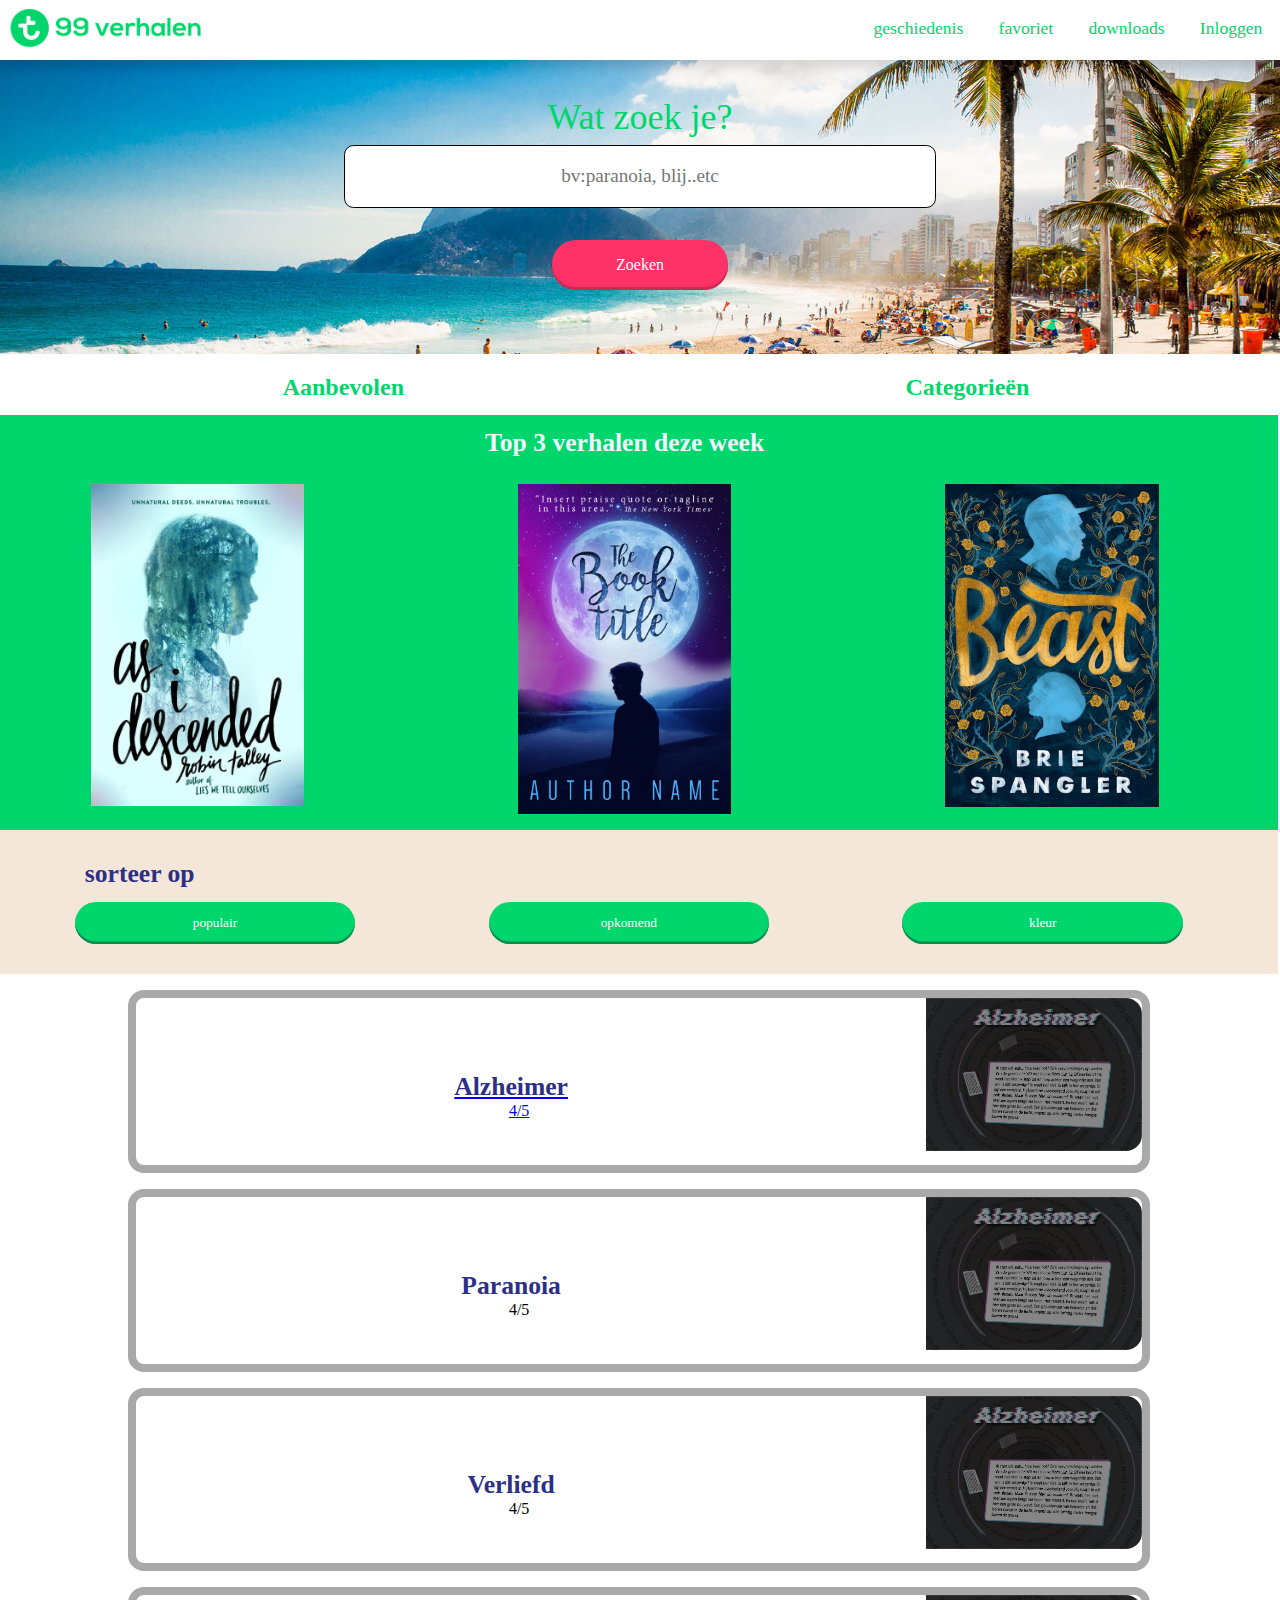
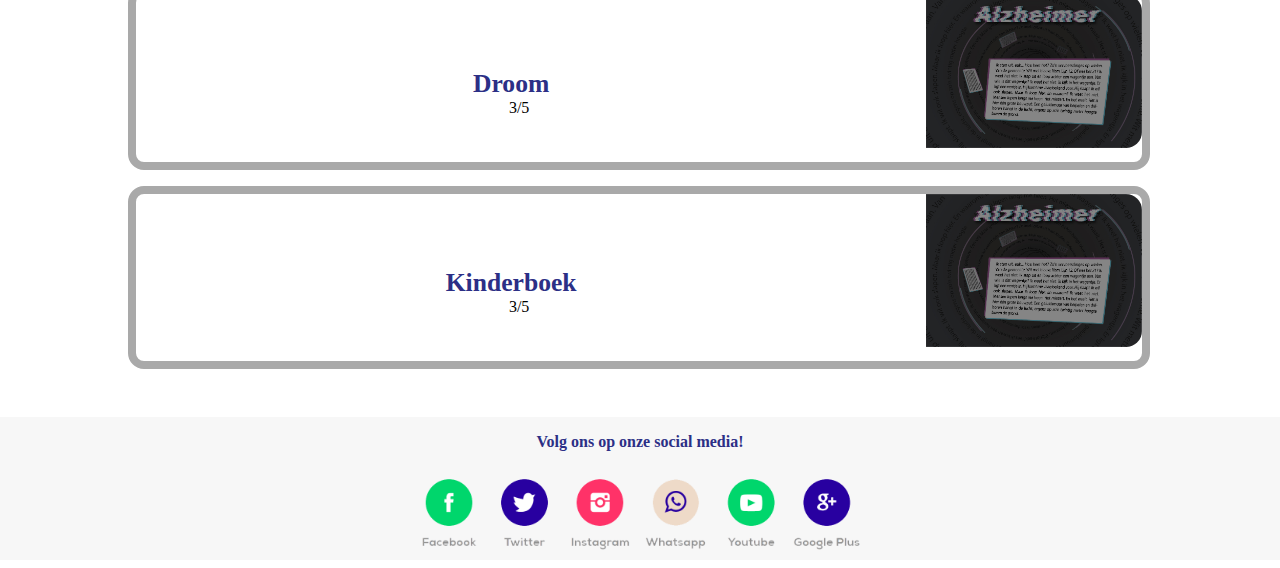
==== index.html @ d93cade6 "Add files via upload" ====
<!DOCTYPE html>
<html lang="en">

<head>
    <meta charset="UTF-8">
    <title>Aanbevolen</title>
    <link rel="stylesheet" href="Css/styles.css" type="text/css">
</head>

<body>
    <header>
        <a href="../index.html"><img src="../Images/transavia-logo.png" alt=""></a>
        <div>
        <h1>geschiedenis</h1>
        <h1>favoriet</h1>
        <h1>downloads</h1>
        <a href="Html/inloggen.html"><h1>Inloggen</h1></a>
        </div>
    </header>
    <nav>
        <form action="../Html/zoek%20blij.html">
            <p>
                <label for="question">Wat zoek je?</label>
                <input type="text" id="question" name="search" placeholder="bv:paranoia, blij..etc">
                <button>Zoeken</button>
            </p>
        </form>
        <ul>
            <li>
                <h2><a href="index.html">Aanbevolen</a></h2>
            </li>
            <li>
                <h2><a href="/Html/categorie%C3%ABn.html">Categorieën</a></h2>
            </li>
        </ul>
    </nav>

    <main id="stories">
        <section class="top">
            <h3 class="title"> Top 3 verhalen deze week</h3>
            <img class="img1" src="Images/As-I-Descended-design-michelle-taormina.jpg" alt="">
            <img class="img2" src="Images/moonboy.png" alt="">
            <img class="img3" src="Images/beast-design-leo-nickolls.jpg" alt="">
        </section>
        <nav>
            <h3>sorteer op</h3>
            <button>populair</button>
            <button>opkomend</button>
            <button>kleur</button>
        </nav>
        <div class="arrow down"></div>
        <a href="Html/alzheimer%20pagina.html">
            <article>
                <h3>Alzheimer</h3>
                <p>4/5</p>
                <img src="Images/Alzheimer%20shadow.jpg" alt="">
            </article>
        </a>
        <article>
            <h3>Paranoia</h3>
            <p>4/5</p>
            <img src="Images/Alzheimer%20shadow.jpg" alt="">
        </article>
        <article>
            <h3>Verliefd</h3>
            <p>4/5</p>
            <img src="Images/Alzheimer%20shadow.jpg" alt="">
        </article>
        <article>
            <h3>Droom</h3>
            <p>3/5</p>
            <img src="Images/Alzheimer%20shadow.jpg" alt="">
        </article>
        <article>
            <h3>Kinderboek</h3>
            <p>3/5</p>
            <img src="Images/Alzheimer%20shadow.jpg" alt="">
        </article>
    </main>
    <footer>
        <h4>Volg ons op onze social media!</h4>
        <img src="Images/iconen%2011.png" alt="">
    </footer>
</body>

</html>
---- Css/styles.css ----
/*header*/
header {
    background-color: #fff;
    margin: -0.5em -0.5em -0.5em -1em;
    box-shadow: 0 0.5125em 0.725em 0 rgba(0,0,0,.15);
    position: relative;
    display: flex;
    justify-content: space-between;
}

header img:first-of-type {
    max-height: 2.5em;
    margin: 0.5em 0.5em 0.5em 1em;
}

header a {
    text-decoration: none;
}
header h1 {
    font-family: nexa light;
    font-size: 1.1em;
    font-weight: 100;
    color: #00D66C;
    margin: 1em;
}

header div {
    display: flex;
}

/*zoek form*/
nav form {
    background-image:url(/Images/00_0L_GC_spring-break-banner.jpg);
    background-position: cover;
    background-repeat: no-repeat;
    background-size: cover;
    margin: -1em -0.5em -1em;
    content: attr(image/png);
}

nav form p {
    align-items: center;
    display: flex;
    flex-direction: column;
    justify-content: center;
}

nav label[for=question] {
    color: #00d66c;
    font-family: nexa;
    font-size: 2.25em;
    font-weight: 500;
    padding-bottom: 0.2em;
    padding-top: 1em;
}

nav input[type=text] {
    border: 1px solid;
    border-radius: 0.5em;
    margin-top: auto;
    padding: 1em 1em;
}

nav input[placeholder] {
    font-family: nexa light;
    padding: 1em 9em 1em 9em;
    text-align: center;
    font-size: 1.2em;
}

nav form button {
    font-family: nexa;
    padding: 1em 4em 1em 4em;
    border-radius: 1.5em;
    background-color: #ff3268;
    box-shadow: inset 0 -0.1875em 0.0625em #ca2b55;
    border-style: none;
    color: #fff;
    font-family: nexa;
    margin-top: 2em;
    margin-bottom: 4em;
    font-size: 1em;
}

/*Navigatie*/
ul {
    display: flex;
    list-style: none;
    border-bottom-style: solid;
    border-bottom-color: #F8F7F7;
    margin: 0em -0.5em auto -1em;
    justify-content: space-around;
}

li a {
    padding-top: 0.9em;
    font-family: nexa;
    color: #00d66c;
    text-decoration: none;
}

.top {
    display: grid;
    grid-template-columns: 33% 33% 33%;
    margin: -0.5em 0em 1em -1em;
    background-color: #00D66C;
}

.top img {
    max-width: 50%;
    margin-bottom: 1em;
    justify-self: center
}

#stories .top .title {
    padding-top: 0.5em;
    grid-column: 1/4;
    font-family: nexa;
    color: aliceblue;
}

#stories nav {
    background-color: #F4E6D8;
    margin:-1.0em 0em 1em -0.5em;
    display: grid;
    grid-template-columns: 33% 33% 33%;
    padding: 1em

}

#stories nav h3 {
    padding-left: 1em;
    padding-top: 0.5em;
    font-family: nexa;
    margin-left: 2em;
    margin-bottom: auto;
    grid-column: 1/1;
    justify-self: start;
}

#stories nav button {
    padding: 1em 4em 1em 4em;
    border-radius: 4em;
    background-color: #00D66C;
    box-shadow: inset 0 -0.1875em 0.0625em #10874c;
    border-style: none;
    color: #fff;
    margin: 1em 5em;
    font-family: nexa;
}

#stories nav button:nth-of-type(1) {
    grid-column: 1/1;
}

/* index/aanbevolen vormgeving */
#stories h3  {
    color: #2c2f86;
    font-size: 1.6em;
    margin-top: auto;
    text-align: center;
}

#stories article {
    background-color: #fff;
    border: 0.5em solid;
    border-radius: 1em;
    margin: 1em 8em 1em 8em;
    padding-bottom: 2.8em;
    position: relative;
    border-color: darkgray;
}

#stories article h3 {
    margin-bottom: auto;
    margin-left: -10em;
    margin-top: 2.9em;
    text-align: center;
    font-family: nexa;
}

#stories p {
    margin-bottom: auto;
    margin-left: -15em;
    margin-top: auto;
    text-align: center;
    font-family: nexa light;
}

#stories article img {
    border-radius: 0em 1em 1em 0em;
    position: absolute;
    right: 0;
    top: 0;
    max-width: 21.5%;

}

#stories, #categories {
    background-color:#fff;
    margin-left: -0.5em;
    padding-bottom: 2em;
    margin-right: -0.39em
}

/*Footer/social media*/
footer {
    background-color: #f7f7f7;
    margin: -1.3em -0.5em auto; -0.5em;
}

footer h4 {
    color: #2c2f86;
    text-align: center;
    font-family: nexa;
    padding-top: 1em;
}
footer>img {
    max-width: 30em;
    display: block;
    margin: auto;
}

/*Alzheimer pagina*/
#mobiel {
    visibility: hidden;
}

/*Inlog pagina*/

#inloggen {
    display: flex;
    flex-direction: row;
    justify-content:center;

}
#inloggen {
    background-color: #00D66C;
    margin-left: -0.5em;
    margin-right: -0.5em;
}

#inloggen  form:first-child fieldset {
    display: flex;
    position: relative;
    padding: 4em;
    padding-bottom: 10em;
    margin: 5em 0em 0em 0em;
    background-color: white;
    border-right: none;
    border-radius: 0.75em 0em 0em 0.75em;
}

#inloggen form:last-child fieldset {
    background-color: #f5f8fa;
    display: flex;
    position: relative;
    padding: 4em;
    margin: 5em 0em 5em 0em;
    border-left: none;
    border-radius: 0em 0.75em 0.75em 0em;

}

#inloggen legend {
    position: absolute;
    margin: -1.5em 0em 0em -1em;
    font-family: nexa;
    color: #2800a0;
    font-size: 1.5em;
    font-weight: 500;
}

#inloggen label {
    padding-top: 2em;
    margin:
}

#inloggen input[type=text] {

}
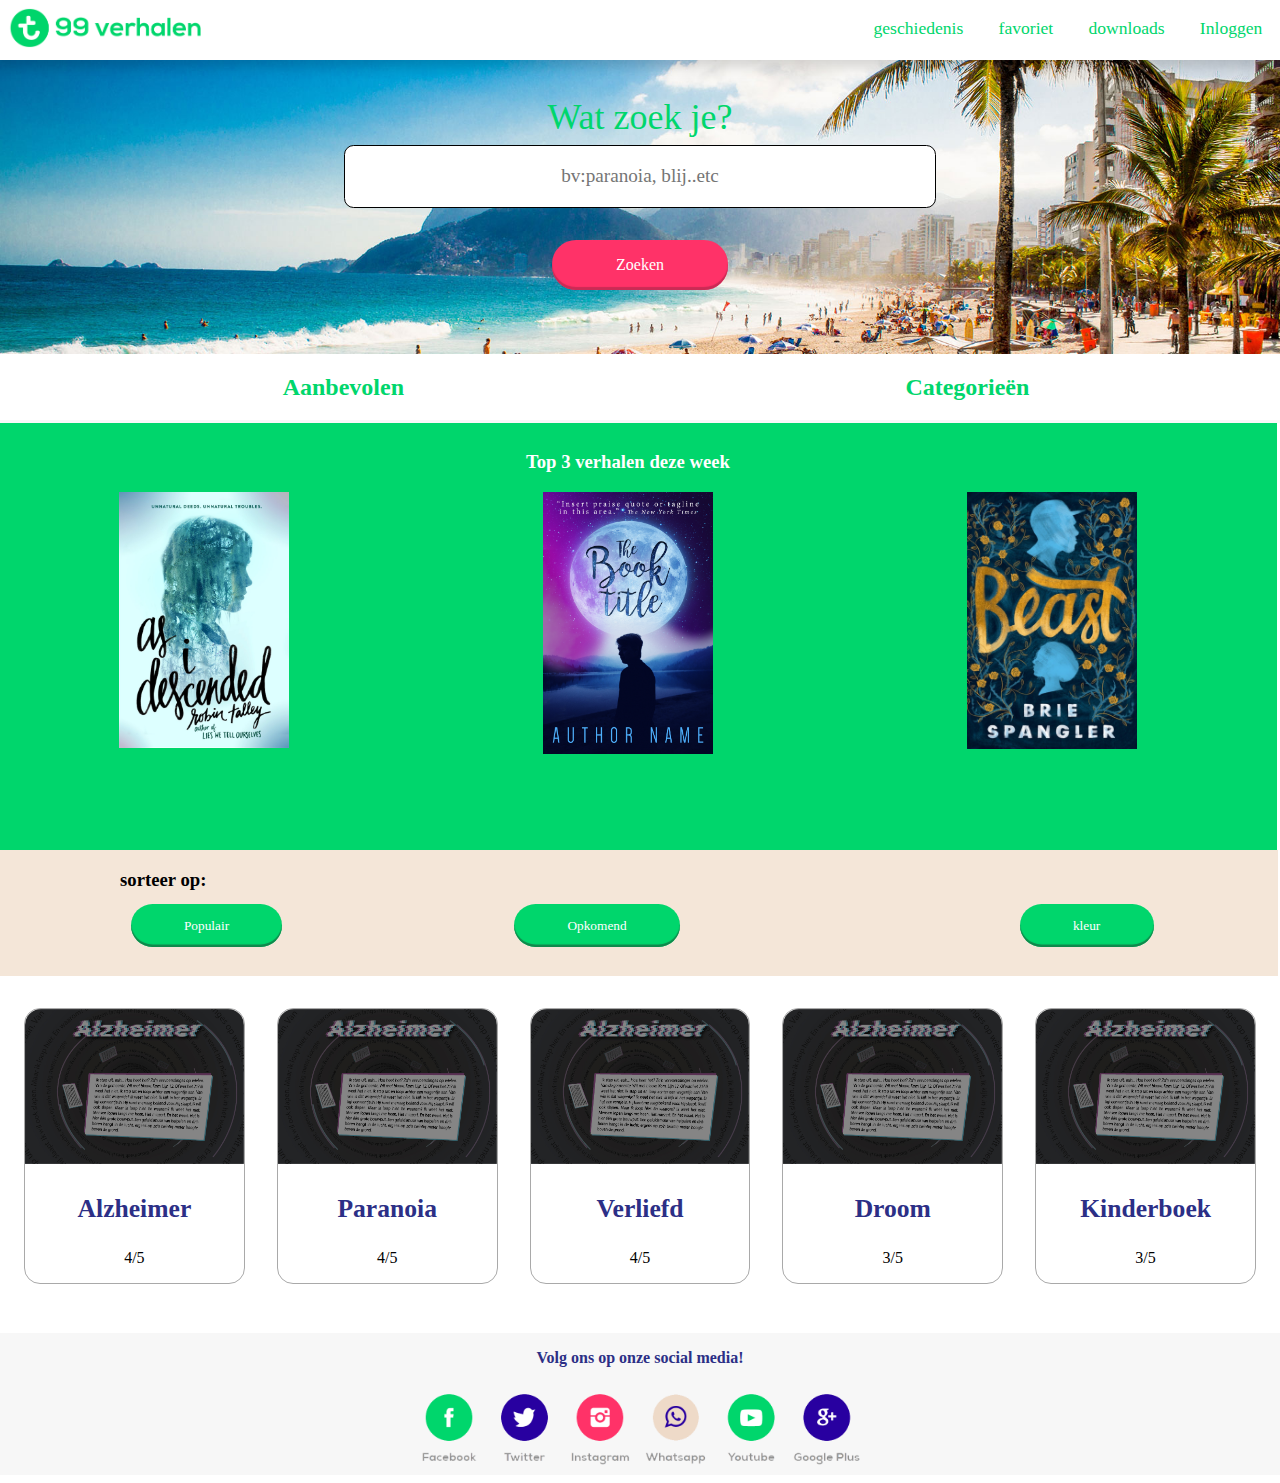
==== commit 21ba813f: "Add files via upload" ====
--- a/index.html
+++ b/index.html
@@ -9,15 +9,17 @@
 
 <body>
     <header>
-        <a href="../index.html"><img src="../Images/transavia-logo.png" alt=""></a>
+        <a href="../index.html"><img src="Images/transavia-logo.png" alt=""></a>
         <div>
-        <h1>geschiedenis</h1>
-        <h1>favoriet</h1>
-        <h1>downloads</h1>
-        <a href="Html/inloggen.html"><h1>Inloggen</h1></a>
+            <h1>geschiedenis</h1>
+            <h1>favoriet</h1>
+            <h1>downloads</h1>
+            <a href="Html/inloggen.html">
+                <h1>Inloggen</h1>
+            </a>
         </div>
     </header>
-    <nav>
+    <nav class="algemeen">
         <form action="../Html/zoek%20blij.html">
             <p>
                 <label for="question">Wat zoek je?</label>
@@ -30,57 +32,61 @@
                 <h2><a href="index.html">Aanbevolen</a></h2>
             </li>
             <li>
-                <h2><a href="/Html/categorie%C3%ABn.html">Categorieën</a></h2>
+                <h2><a href="Html/categorie%C3%ABn.html">Categorieën</a></h2>
             </li>
         </ul>
     </nav>
 
     <main id="stories">
         <section class="top">
-            <h3 class="title"> Top 3 verhalen deze week</h3>
+            <h3 class="title">Top 3 verhalen deze week</h3>
             <img class="img1" src="Images/As-I-Descended-design-michelle-taormina.jpg" alt="">
             <img class="img2" src="Images/moonboy.png" alt="">
             <img class="img3" src="Images/beast-design-leo-nickolls.jpg" alt="">
         </section>
-        <nav>
-            <h3>sorteer op</h3>
-            <button>populair</button>
-            <button>opkomend</button>
+        <nav class="sorteer">
+            <h3>sorteer op:</h3>
+            <form action="index.html">
+                <input type="submit" value=Populair>
+            </form>
+            <form action="../html/opkomend.html">
+                <input type="submit" value="Opkomend">
+            </form>
             <button>kleur</button>
         </nav>
-        <div class="arrow down"></div>
-        <a href="Html/alzheimer%20pagina.html">
+        <section class="populair">
             <article>
+                <a href="Html/alzheimer%20pagina.html"><img src="../Images/Alzheimer%20shadow.jpg" alt=""></a>
                 <h3>Alzheimer</h3>
                 <p>4/5</p>
-                <img src="Images/Alzheimer%20shadow.jpg" alt="">
             </article>
-        </a>
-        <article>
-            <h3>Paranoia</h3>
-            <p>4/5</p>
-            <img src="Images/Alzheimer%20shadow.jpg" alt="">
-        </article>
-        <article>
-            <h3>Verliefd</h3>
-            <p>4/5</p>
-            <img src="Images/Alzheimer%20shadow.jpg" alt="">
-        </article>
-        <article>
-            <h3>Droom</h3>
-            <p>3/5</p>
-            <img src="Images/Alzheimer%20shadow.jpg" alt="">
-        </article>
-        <article>
-            <h3>Kinderboek</h3>
-            <p>3/5</p>
-            <img src="Images/Alzheimer%20shadow.jpg" alt="">
-        </article>
+            <article>
+                <img src="../Images/Alzheimer%20shadow.jpg" alt="">
+                <h3>Paranoia</h3>
+                <p>4/5</p>
+            </article>
+            <article>
+                <img src="../Images/Alzheimer%20shadow.jpg" alt="">
+                <h3>Verliefd</h3>
+                <p>4/5</p>
+            </article>
+            <article>
+                <img src="../Images/Alzheimer%20shadow.jpg" alt="">
+                <h3>Droom</h3>
+                <p>3/5</p>
+            </article>
+            <article>
+                <img src="../Images/Alzheimer%20shadow.jpg" alt="">
+                <h3>Kinderboek</h3>
+                <p>3/5</p>
+            </article>
+        </section>
     </main>
     <footer>
         <h4>Volg ons op onze social media!</h4>
         <img src="Images/iconen%2011.png" alt="">
     </footer>
+    <script src="/Js/verhaal.js"></script>
 </body>
 
 </html>
--- a/Css/styles.css
+++ b/Css/styles.css
@@ -1,8 +1,12 @@
+a {
+    text-decoration: none;
+}
+
 /*header*/
 header {
     background-color: #fff;
     margin: -0.5em -0.5em -0.5em -1em;
-    box-shadow: 0 0.5125em 0.725em 0 rgba(0,0,0,.15);
+    box-shadow: 0 0.5125em 0.725em 0 rgba(0, 0, 0, .15);
     position: relative;
     display: flex;
     justify-content: space-between;
@@ -13,10 +17,7 @@
     margin: 0.5em 0.5em 0.5em 1em;
 }
 
-header a {
-    text-decoration: none;
-}
-header h1 {
+h1 {
     font-family: nexa light;
     font-size: 1.1em;
     font-weight: 100;
@@ -29,13 +30,12 @@
 }
 
 /*zoek form*/
-nav form {
-    background-image:url(/Images/00_0L_GC_spring-break-banner.jpg);
+.algemeen form {
+    background-image: url(../Images/spring-break-banner.jpg);
     background-position: cover;
     background-repeat: no-repeat;
     background-size: cover;
     margin: -1em -0.5em -1em;
-    content: attr(image/png);
 }
 
 nav form p {
@@ -76,7 +76,6 @@
     box-shadow: inset 0 -0.1875em 0.0625em #ca2b55;
     border-style: none;
     color: #fff;
-    font-family: nexa;
     margin-top: 2em;
     margin-bottom: 4em;
     font-size: 1em;
@@ -88,7 +87,7 @@
     list-style: none;
     border-bottom-style: solid;
     border-bottom-color: #F8F7F7;
-    margin: 0em -0.5em auto -1em;
+    margin: 0 -0.5em auto -1em;
     justify-content: space-around;
 }
 
@@ -96,49 +95,56 @@
     padding-top: 0.9em;
     font-family: nexa;
     color: #00d66c;
-    text-decoration: none;
-}
-
+}
+
+/*top verhalen*/
 .top {
+    padding-bottom: 5em;
     display: grid;
     grid-template-columns: 33% 33% 33%;
-    margin: -0.5em 0em 1em -1em;
+    margin: -1em -0.3em 1em -1em;
     background-color: #00D66C;
 }
 
 .top img {
+    max-width: 40%;
+    margin-bottom: 1em;
+    justify-self: center;
+    transition: 0.2s ease-in-out;
+}
+
+.top img:hover {
     max-width: 50%;
-    margin-bottom: 1em;
-    justify-self: center
-}
-
-#stories .top .title {
+}
+
+.top .title {
     padding-top: 0.5em;
     grid-column: 1/4;
     font-family: nexa;
-    color: aliceblue;
-}
-
-#stories nav {
+    color: white;
+    text-align: center;
+}
+
+.sorteer {
     background-color: #F4E6D8;
-    margin:-1.0em 0em 1em -0.5em;
+    margin: -1.0em -0.398em 1em -0.5em;
     display: grid;
-    grid-template-columns: 33% 33% 33%;
-    padding: 1em
-
-}
-
-#stories nav h3 {
+    grid-template-columns: 30% 40% 20%;
+    padding-bottom: 1em;
+    justify-content: center;
+}
+
+.sorteer h3 {
     padding-left: 1em;
-    padding-top: 0.5em;
     font-family: nexa;
     margin-left: 2em;
     margin-bottom: auto;
-    grid-column: 1/1;
+    grid-column: 1/4;
     justify-self: start;
 }
 
-#stories nav button {
+.sorteer button,
+.sorteer form input[value] {
     padding: 1em 4em 1em 4em;
     border-radius: 4em;
     background-color: #00D66C;
@@ -147,57 +153,49 @@
     color: #fff;
     margin: 1em 5em;
     font-family: nexa;
-}
-
-#stories nav button:nth-of-type(1) {
-    grid-column: 1/1;
+    justify-self: center
 }
 
 /* index/aanbevolen vormgeving */
-#stories h3  {
+.populair h3,
+.opkomend h3 {
     color: #2c2f86;
     font-size: 1.6em;
-    margin-top: auto;
-    text-align: center;
-}
-
-#stories article {
+    text-align: center;
+    font-family: nexa;
+}
+
+.populair,
+.opkomend {
+    display: flex;
+    flex-direction: row;
+    transition: .5s;
+}
+
+.populair article,
+.opkomend article {
     background-color: #fff;
-    border: 0.5em solid;
+    border: 0.1em solid;
+    margin: 1em;
     border-radius: 1em;
-    margin: 1em 8em 1em 8em;
-    padding-bottom: 2.8em;
-    position: relative;
     border-color: darkgray;
 }
 
-#stories article h3 {
-    margin-bottom: auto;
-    margin-left: -10em;
-    margin-top: 2.9em;
-    text-align: center;
-    font-family: nexa;
-}
-
-#stories p {
-    margin-bottom: auto;
-    margin-left: -15em;
-    margin-top: auto;
+.populair p,
+.opkomend p {
     text-align: center;
     font-family: nexa light;
 }
 
-#stories article img {
-    border-radius: 0em 1em 1em 0em;
-    position: absolute;
-    right: 0;
-    top: 0;
-    max-width: 21.5%;
-
-}
-
-#stories, #categories {
-    background-color:#fff;
+.populair img,
+.opkomend img {
+    max-width: 100%;
+    border-radius: 1em 1em 0 0;
+}
+
+#stories,
+#categories {
+    background-color: #fff;
     margin-left: -0.5em;
     padding-bottom: 2em;
     margin-right: -0.39em
@@ -206,7 +204,8 @@
 /*Footer/social media*/
 footer {
     background-color: #f7f7f7;
-    margin: -1.3em -0.5em auto; -0.5em;
+    margin: -1.3em -0.5em auto;
+    -0.5em;
 }
 
 footer h4 {
@@ -215,75 +214,150 @@
     font-family: nexa;
     padding-top: 1em;
 }
-footer>img {
+
+footer > img {
     max-width: 30em;
     display: block;
     margin: auto;
 }
 
+/*Alzheimer detailpagina*/
+.detail {
+    display: grid;
+    grid-template-columns: 40% 60%;
+}
+
+.detail img {
+    max-width: 35%;
+    margin: 1em 1em 0 1em;
+    grid-column: 1/3;
+    grid-row: 1;
+    justify-content: flex-start;
+}
+
+.detail [type=submit] {
+    margin-left: 0.7em;
+}
+
+.detail [value] {
+    font-family: nexa;
+    text-align: center;
+    padding: 0.5em 8.3em 0.5em 8.2em;
+    font-size: 1.5em;
+    background-color: #00D66C;
+    color: #fff;
+    border-style: none;
+}
+
+.detail h2 {
+    grid-column: 2/2;
+    grid-row: 1;
+    font-family: nexa;
+    color: #00D66C;
+}
+
+.reccomend {
+    display: grid;
+    grid-template-columns: 20% 20% 20%;
+}
+
+.reccomend h3 {
+    grid-column: 1/4;
+    font-family: nexa;
+    color: #2c2f86;
+    font-size: 1.5em;
+}
+
+.reccomend img {
+    align-self: center;
+    width: 90%;
+    margin-bottom: 2em;
+}
+
+
 /*Alzheimer pagina*/
 #mobiel {
     visibility: hidden;
 }
 
+@media (max-width: 64em) {
+    #mobiel {
+        display: block;
+        visibility: visible;
+        margin: -40em auto 9em auto;
+        width: 80%
+    }
+
+    #stories {
+        visibility: hidden;
+    }
+}
+
+
+
+#stories {
+    display: block;
+    margin: 1em auto 0 auto;
+}
+
 /*Inlog pagina*/
 
 #inloggen {
     display: flex;
     flex-direction: row;
-    justify-content:center;
-
-}
-#inloggen {
+    justify-content: center;
     background-color: #00D66C;
     margin-left: -0.5em;
     margin-right: -0.5em;
 }
 
-#inloggen  form:first-child fieldset {
+form:first-child fieldset {
     display: flex;
     position: relative;
     padding: 4em;
     padding-bottom: 10em;
-    margin: 5em 0em 0em 0em;
+    margin: 5em 0 0 0;
     background-color: white;
     border-right: none;
-    border-radius: 0.75em 0em 0em 0.75em;
-}
-
-#inloggen form:last-child fieldset {
+    border-radius: 0.75em 0 0 0.75em;
+}
+
+form:last-child fieldset {
     background-color: #f5f8fa;
     display: flex;
     position: relative;
     padding: 4em;
-    margin: 5em 0em 5em 0em;
+    padding-bottom: 5.6em;
+    margin: 5em 0 5em 0;
     border-left: none;
-    border-radius: 0em 0.75em 0.75em 0em;
-
-}
-
-#inloggen legend {
+    border-radius: 0 0.75em 0.75em 0;
+}
+
+.acc legend,
+.boeking legend {
     position: absolute;
-    margin: -1.5em 0em 0em -1em;
+    margin: -1.5em 0 0 -1em;
     font-family: nexa;
     color: #2800a0;
     font-size: 1.5em;
     font-weight: 500;
 }
 
-#inloggen label {
+.acc label,
+.boeking label {
     padding-top: 2em;
-    margin:
-}
-
-#inloggen input[type=text] {
-
-}
-
-
-
-
-
-
-
-
+    font-family: nexa;
+}
+
+.acc [type=submit],
+.boeking [type=submit] {
+    font-family: nexa;
+    border-radius: 1.5em;
+    background-color: #ff3268;
+    box-shadow: inset 0 -0.1875em 0.0625em #ca2b55;
+    border-style: none;
+    color: #fff;
+    margin-top: 1em;
+    font-size: 1em;
+    padding: 0.5em 1em 0.5em 1em;
+}
